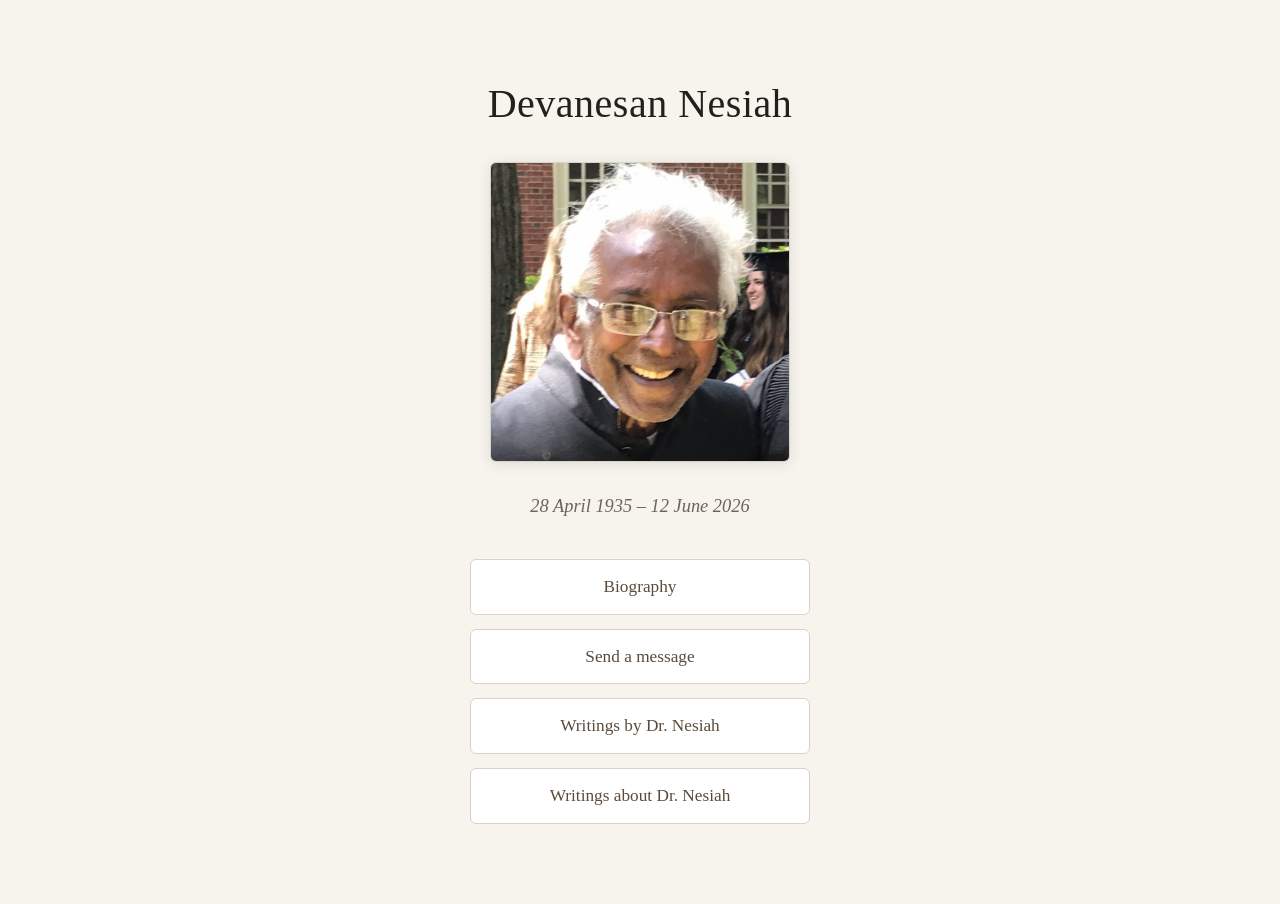
==== index.html @ d6fbad10 "Site shell: pages, CSS, portrait, embedded memory form Co-Authored-By: Claude Opus 4.8 (1M context) " ====
<!DOCTYPE html>
<html lang="en"><head>
<meta charset="utf-8"><meta name="viewport" content="width=device-width, initial-scale=1">
<title>Devanesan Nesiah</title>
<link rel="stylesheet" href="css/style.css">
</head><body>
<main class="wrap">

<section class="landing">
  <h1 class="name">Devanesan Nesiah</h1>
  <img class="portrait" src="img/landing.jpg" alt="Devanesan Nesiah">
  <p class="dates">28 April 1935 – 12 June 2026</p>
  <nav class="links">
    <a href="biography.html">Biography</a>
    <a href="send-a-message.html">Send a message</a>
    <a href="writings-by.html">Writings by Dr. Nesiah</a>
    <a href="writings-about.html">Writings about Dr. Nesiah</a>
  </nav>
</section>

</main>
</body></html>
---- css/style.css ----
:root{ --ink:#23201c; --soft:#6b645c; --rule:#d8d2c8; --bg:#f7f4ee; --link:#5a4b3a; }
*{ box-sizing:border-box; }
body{ margin:0; background:var(--bg); color:var(--ink);
  font-family:Georgia,'Times New Roman',serif; line-height:1.6; }
.wrap{ max-width:760px; margin:0 auto; padding:48px 28px 80px; }

/* landing */
.landing{ text-align:center; padding-top:24px; }
.name{ font-size:2.5rem; font-weight:normal; letter-spacing:.5px; margin:0 0 26px; }
.portrait{ width:300px; height:300px; object-fit:cover; border-radius:6px;
  border:1px solid var(--rule); box-shadow:0 2px 14px rgba(0,0,0,.10); }
.dates{ font-size:1.15rem; color:var(--soft); font-style:italic; margin:22px 0 38px; }
.links{ display:flex; flex-direction:column; gap:14px; max-width:340px; margin:0 auto; }
.links a{ display:block; padding:13px 18px; border:1px solid var(--rule);
  border-radius:6px; background:#fff; color:var(--link); text-decoration:none;
  font-size:1.08rem; transition:background .15s,border-color .15s; }
.links a:hover{ background:#fbf9f4; border-color:#b9b0a2; }

/* content pages */
.back{ color:var(--soft); text-decoration:none; font-size:.95rem; }
.back:hover{ color:var(--ink); }
h1{ font-weight:normal; font-size:2rem; margin:.4em 0 .2em; }
.lede,.prose{ color:var(--ink); }
.lede{ color:var(--soft); margin-bottom:28px; }
.placeholder{ color:var(--soft); font-style:italic; }

/* table of contents */
.toc{ list-style:none; padding:0; margin:0; }
.toc li{ padding:13px 0; border-bottom:1px solid var(--rule); }
.toc li a{ color:var(--link); text-decoration:none; font-size:1.08rem; }
.toc li a:hover{ text-decoration:underline; }
.toc .sub{ display:block; color:var(--soft); font-style:italic;
  font-size:.88rem; margin-top:3px; }
.toc .see-all{ border-bottom:2px solid var(--rule); }
.toc .see-all a{ font-weight:bold; }

.gform{ width:100%; height:1200px; border:0; background:#fff; }
.formfallback{ color:var(--soft); font-size:.9rem; margin-top:14px; }
.formfallback a{ color:var(--link); }
@media(max-width:520px){ .name{ font-size:2rem; } .portrait{ width:230px; height:230px; } }
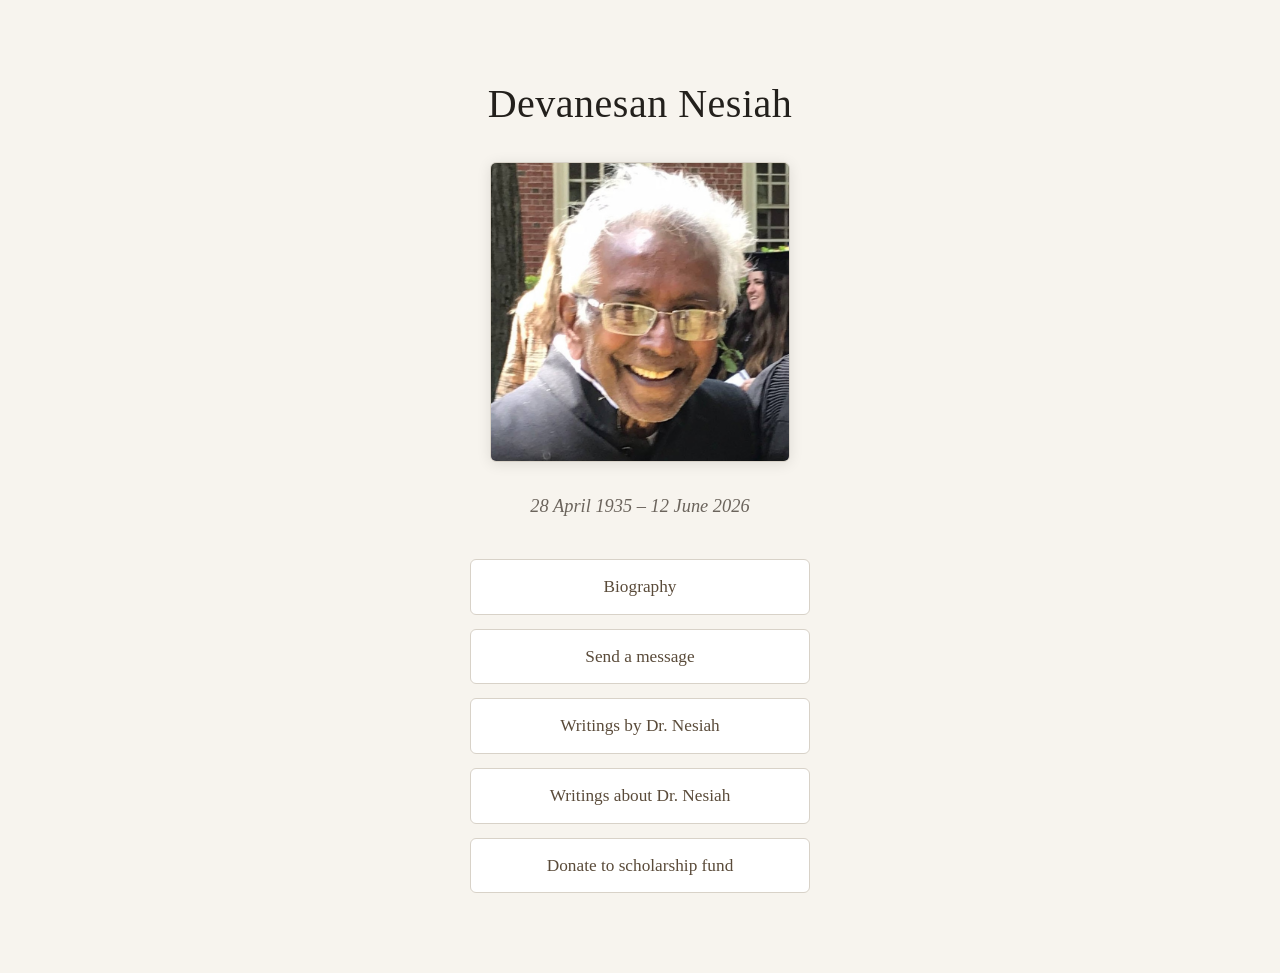
==== commit 30d7f54f: "Add Donate to scholarship fund link to landing page" ====
--- a/index.html
+++ b/index.html
@@ -15,6 +15,7 @@
     <a href="send-a-message.html">Send a message</a>
     <a href="writings-by.html">Writings by Dr. Nesiah</a>
     <a href="writings-about.html">Writings about Dr. Nesiah</a>
+    <a href="https://gofund.me/a83281072">Donate to scholarship fund</a>
   </nav>
 </section>
 
